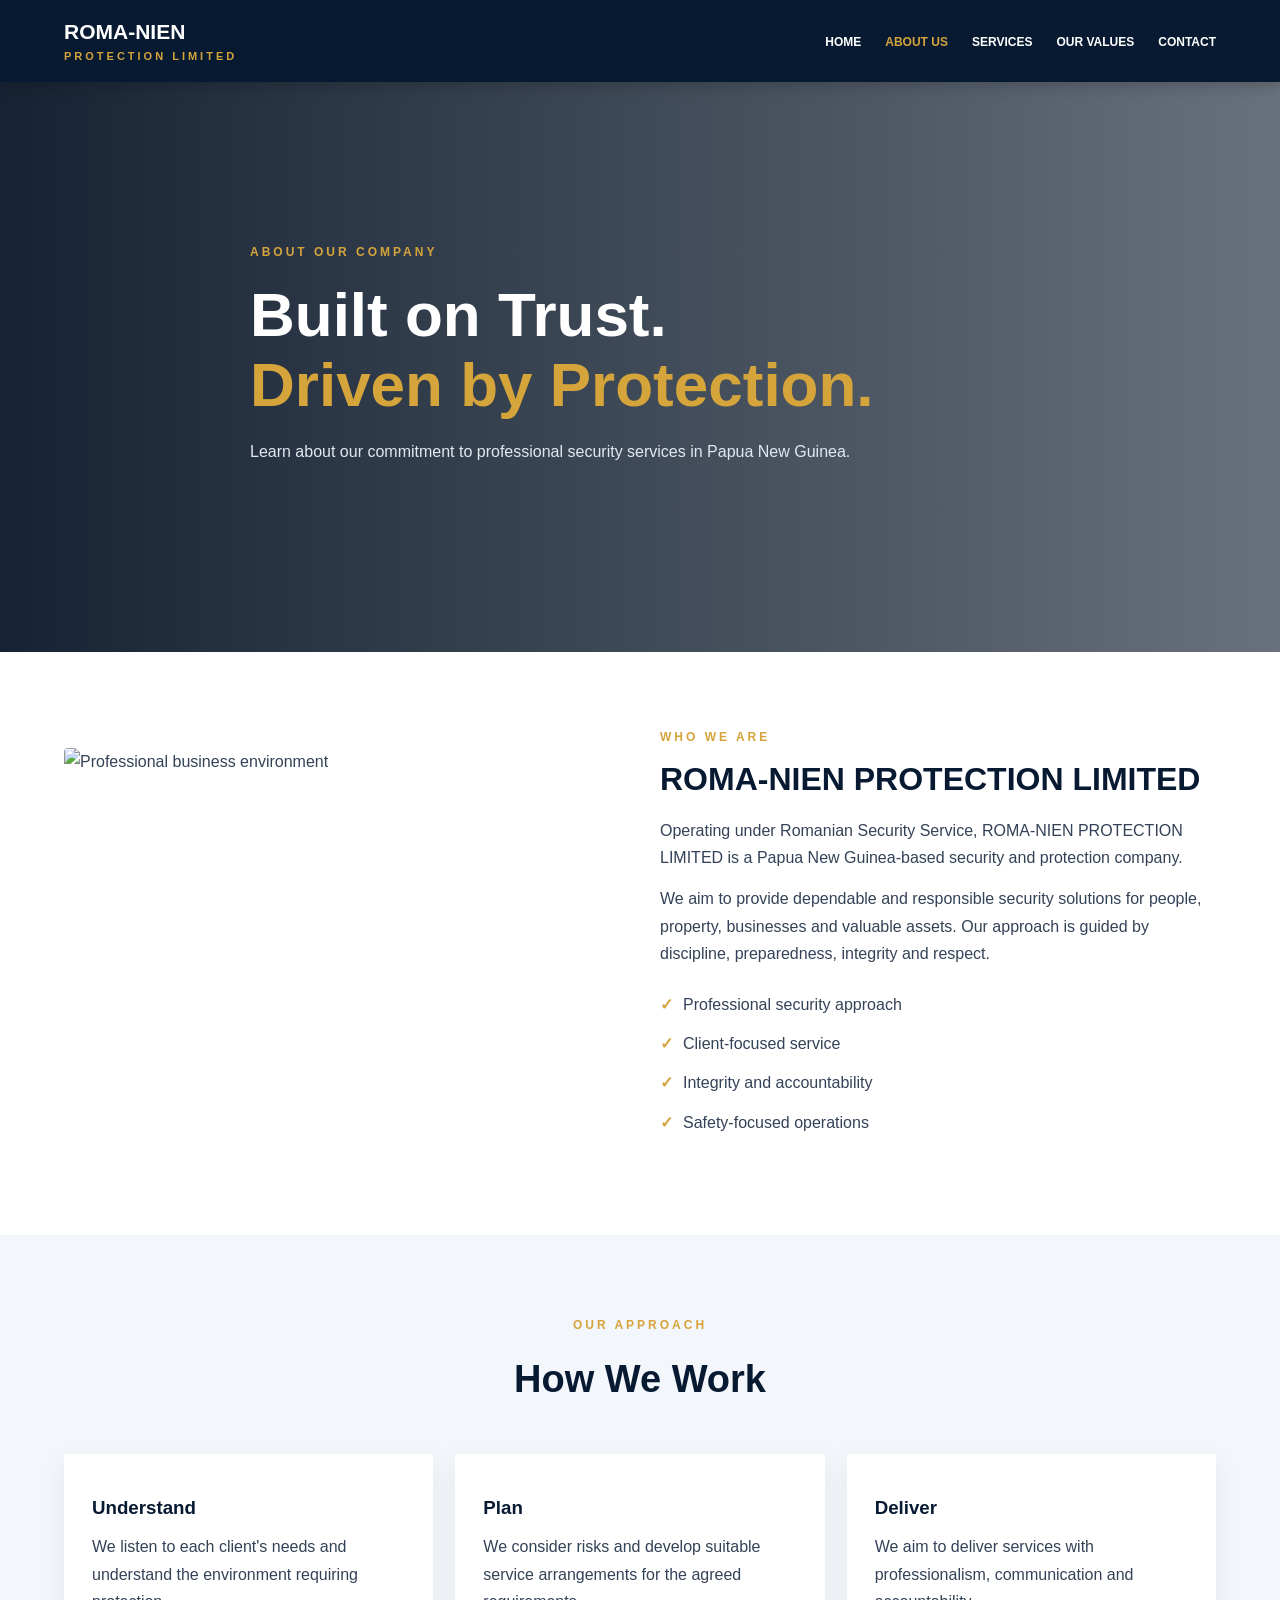
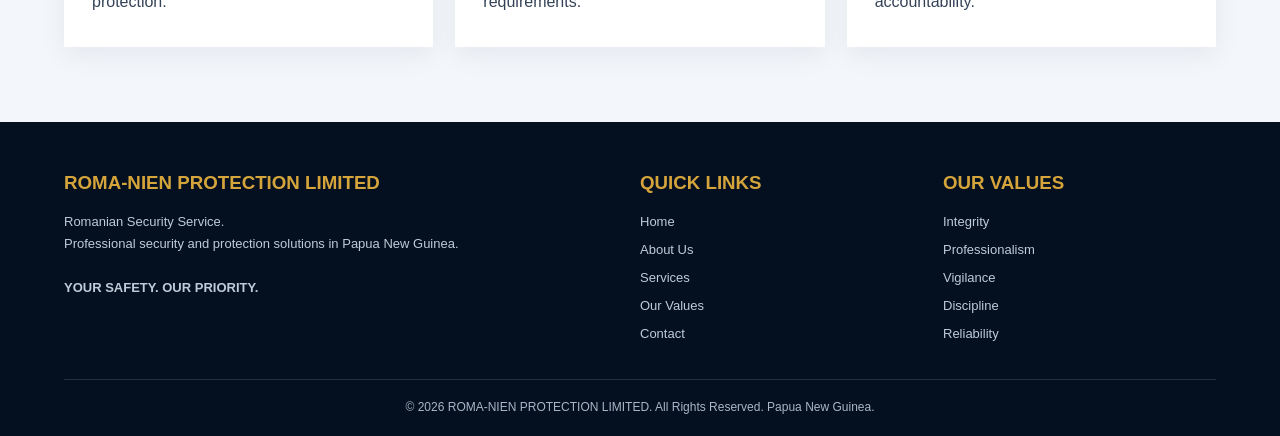
==== about.html @ 39463804 "Add files via upload" ====
<!DOCTYPE html>
<html lang="en"><head><meta charset="UTF-8"><meta name="viewport" content="width=device-width, initial-scale=1.0">
<meta name="description" content="About Us | ROMA-NIEN PROTECTION LIMITED, Papua New Guinea.">
<title>About Us | ROMA-NIEN PROTECTION LIMITED</title><link rel="stylesheet" href="style.css"></head><body>

<header><div class="container navbar">
<a href="index.html" class="logo">ROMA-NIEN<span>PROTECTION LIMITED</span></a>
<button class="menu-toggle" onclick="toggleMenu()" aria-label="Toggle navigation">☰</button>
<ul class="nav-links" id="navLinks">
<li><a class="" href="index.html">HOME</a></li>
<li><a class="current" href="about.html">ABOUT US</a></li>
<li><a class="" href="services.html">SERVICES</a></li>
<li><a class="" href="values.html">OUR VALUES</a></li>
<li><a class="" href="contact.html">CONTACT</a></li>
</ul></div></header>

<main><section class="hero"><div class="container hero-content"><div class="eyebrow">ABOUT OUR COMPANY</div><h1>Built on Trust.<br><span>Driven by Protection.</span></h1><p>Learn about our commitment to professional security services in Papua New Guinea.</p></div></section>
<section><div class="container two-col"><img class="feature-img" src="https://images.unsplash.com/photo-1497366811353-6870744d04b2?auto=format&fit=crop&w=1000&q=85" alt="Professional business environment">
<div class="copy"><div class="eyebrow">WHO WE ARE</div><h2>ROMA-NIEN PROTECTION LIMITED</h2>
<p>Operating under Romanian Security Service, ROMA-NIEN PROTECTION LIMITED is a Papua New Guinea-based security and protection company.</p>
<p>We aim to provide dependable and responsible security solutions for people, property, businesses and valuable assets. Our approach is guided by discipline, preparedness, integrity and respect.</p>
<ul class="check-list"><li>Professional security approach</li><li>Client-focused service</li><li>Integrity and accountability</li><li>Safety-focused operations</li></ul></div></div></section>
<section class="light"><div class="container"><div class="section-title"><small>OUR APPROACH</small><h2>How We Work</h2></div><div class="grid">
<div class="card"><h3>Understand</h3><p>We listen to each client's needs and understand the environment requiring protection.</p></div>
<div class="card"><h3>Plan</h3><p>We consider risks and develop suitable service arrangements for the agreed requirements.</p></div>
<div class="card"><h3>Deliver</h3><p>We aim to deliver services with professionalism, communication and accountability.</p></div>
</div></div></section></main>

<footer><div class="container">
<div class="footer-grid">
<div><h3>ROMA-NIEN PROTECTION LIMITED</h3><p>Romanian Security Service.<br>Professional security and protection solutions in Papua New Guinea.<br><br><b>YOUR SAFETY. OUR PRIORITY.</b></p></div>
<div><h3>QUICK LINKS</h3><ul><li><a href="index.html">Home</a></li><li><a href="about.html">About Us</a></li><li><a href="services.html">Services</a></li><li><a href="values.html">Our Values</a></li><li><a href="contact.html">Contact</a></li></ul></div>
<div><h3>OUR VALUES</h3><ul><li>Integrity</li><li>Professionalism</li><li>Vigilance</li><li>Discipline</li><li>Reliability</li></ul></div>
</div><div class="copyright">© <span id="year"></span> ROMA-NIEN PROTECTION LIMITED. All Rights Reserved. Papua New Guinea.</div>
</div></footer><script src="script.js"></script>
</body></html>
---- style.css ----
:root{--navy:#071a32;--blue:#102d50;--gold:#d5a43b;--white:#fff;--light:#f3f6fa;--text:#344257}
*{margin:0;padding:0;box-sizing:border-box;scroll-behavior:smooth}
body{font-family:Arial,Helvetica,sans-serif;color:var(--text);line-height:1.7}
a{text-decoration:none;color:inherit}.container{width:90%;max-width:1200px;margin:auto}
header{background:var(--navy);color:#fff;position:sticky;top:0;z-index:20;box-shadow:0 3px 15px #0003}
.navbar{min-height:82px;display:flex;justify-content:space-between;align-items:center;gap:20px}
.logo{font-size:21px;font-weight:900;color:#fff;line-height:1.2}.logo span{display:block;color:var(--gold);font-size:11px;letter-spacing:3px;margin-top:6px}
.nav-links{display:flex;list-style:none;gap:24px}.nav-links a{color:#fff;font-size:12px;font-weight:700}.nav-links a:hover,.nav-links a.current{color:var(--gold)}
.menu-toggle{display:none;font-size:28px;color:#fff;background:none;border:0;cursor:pointer}
.hero{min-height:440px;display:flex;align-items:center;color:#fff;background:linear-gradient(90deg,#041224ed,#04122499),url('https://images.unsplash.com/photo-1557597774-9d273605dfa9?auto=format&fit=crop&w=1800&q=85') center/cover}
.hero-content{padding:85px 0;max-width:780px}.eyebrow,.section-title small{color:var(--gold);font-size:12px;font-weight:800;letter-spacing:3px;text-transform:uppercase}
h1{font-size:clamp(36px,6vw,62px);line-height:1.13;margin:18px 0}.hero h1 span{color:var(--gold)}.hero p{max-width:680px;color:#e2e8f0;margin-bottom:26px}
.btn{display:inline-block;padding:13px 24px;background:var(--gold);color:var(--navy);font-weight:800;font-size:12px;letter-spacing:1px;border:0;cursor:pointer;border-radius:2px}
.btn:hover{background:#fff}.btn-outline{background:transparent;color:#fff;border:1px solid #fff;margin-left:8px}
section{padding:75px 0}.section-title{text-align:center;margin-bottom:42px}.section-title h2{color:var(--navy);font-size:clamp(27px,4vw,38px);margin:10px 0}.section-title p{max-width:700px;margin:auto}
.grid{display:grid;grid-template-columns:repeat(3,1fr);gap:22px}.card{background:#fff;padding:28px;box-shadow:0 8px 25px #102d5010;border-bottom:4px solid transparent}.card:hover{border-color:var(--gold);transform:translateY(-4px);transition:.25s}.card h3{color:var(--navy);margin:10px 0}.icon{font-size:34px}
.light{background:var(--light)}.dark{background:var(--navy);color:#fff}.dark .section-title h2{color:#fff}.dark .card{background:#ffffff0c;color:#d8e0eb;border:1px solid #ffffff25}.dark .card h3{color:var(--gold)}
.two-col{display:grid;grid-template-columns:1fr 1fr;gap:40px;align-items:center}.feature-img{width:100%;height:390px;object-fit:cover;border-radius:4px}.copy h2{color:var(--navy);font-size:32px;line-height:1.25;margin:12px 0 18px}.copy p{margin-bottom:14px}
.check-list{list-style:none;margin:18px 0}.check-list li{padding:6px 0}.check-list li:before{content:"✓";color:var(--gold);font-weight:bold;margin-right:10px}
.cta{background:linear-gradient(120deg,#071a32,#183d65);color:#fff;text-align:center}.cta h2{font-size:clamp(27px,4vw,40px);margin-bottom:12px}.cta p{margin-bottom:24px;color:#d8e0eb}
.contact-grid{display:grid;grid-template-columns:1fr 1.2fr;gap:35px}.contact-detail{background:#fff;padding:17px;margin:12px 0;border-left:4px solid var(--gold)}.contact-detail strong{display:block;color:var(--navy)}
.contact-form{background:#fff;padding:30px;box-shadow:0 8px 25px #102d5010}.contact-form h3{color:var(--navy);margin-bottom:18px}.contact-form input,.contact-form textarea{width:100%;padding:13px;margin-bottom:13px;border:1px solid #dce2e9;font:inherit}.contact-form textarea{min-height:130px}
footer{background:#041020;color:#fff;padding:45px 0 18px}.footer-grid{display:grid;grid-template-columns:2fr 1fr 1fr;gap:30px;padding-bottom:28px}footer h3{color:var(--gold);margin-bottom:12px}footer p,footer li{font-size:13px;color:#c1cad7}footer ul{list-style:none}footer li{margin:6px 0}.copyright{border-top:1px solid #ffffff20;padding-top:17px;text-align:center;font-size:12px;color:#aab5c5}
@media(max-width:850px){.menu-toggle{display:block}.nav-links{display:none;position:absolute;top:82px;left:0;width:100%;background:var(--navy);padding:20px 5%;flex-direction:column;gap:15px}.nav-links.show{display:flex}.two-col,.contact-grid{grid-template-columns:1fr}.grid{grid-template-columns:repeat(2,1fr)}.footer-grid{grid-template-columns:1fr 1fr}}
@media(max-width:560px){.grid,.footer-grid{grid-template-columns:1fr}.hero{min-height:390px}.hero-content{padding:65px 0}.btn{margin:5px 0}.feature-img{height:280px}section{padding:58px 0}}
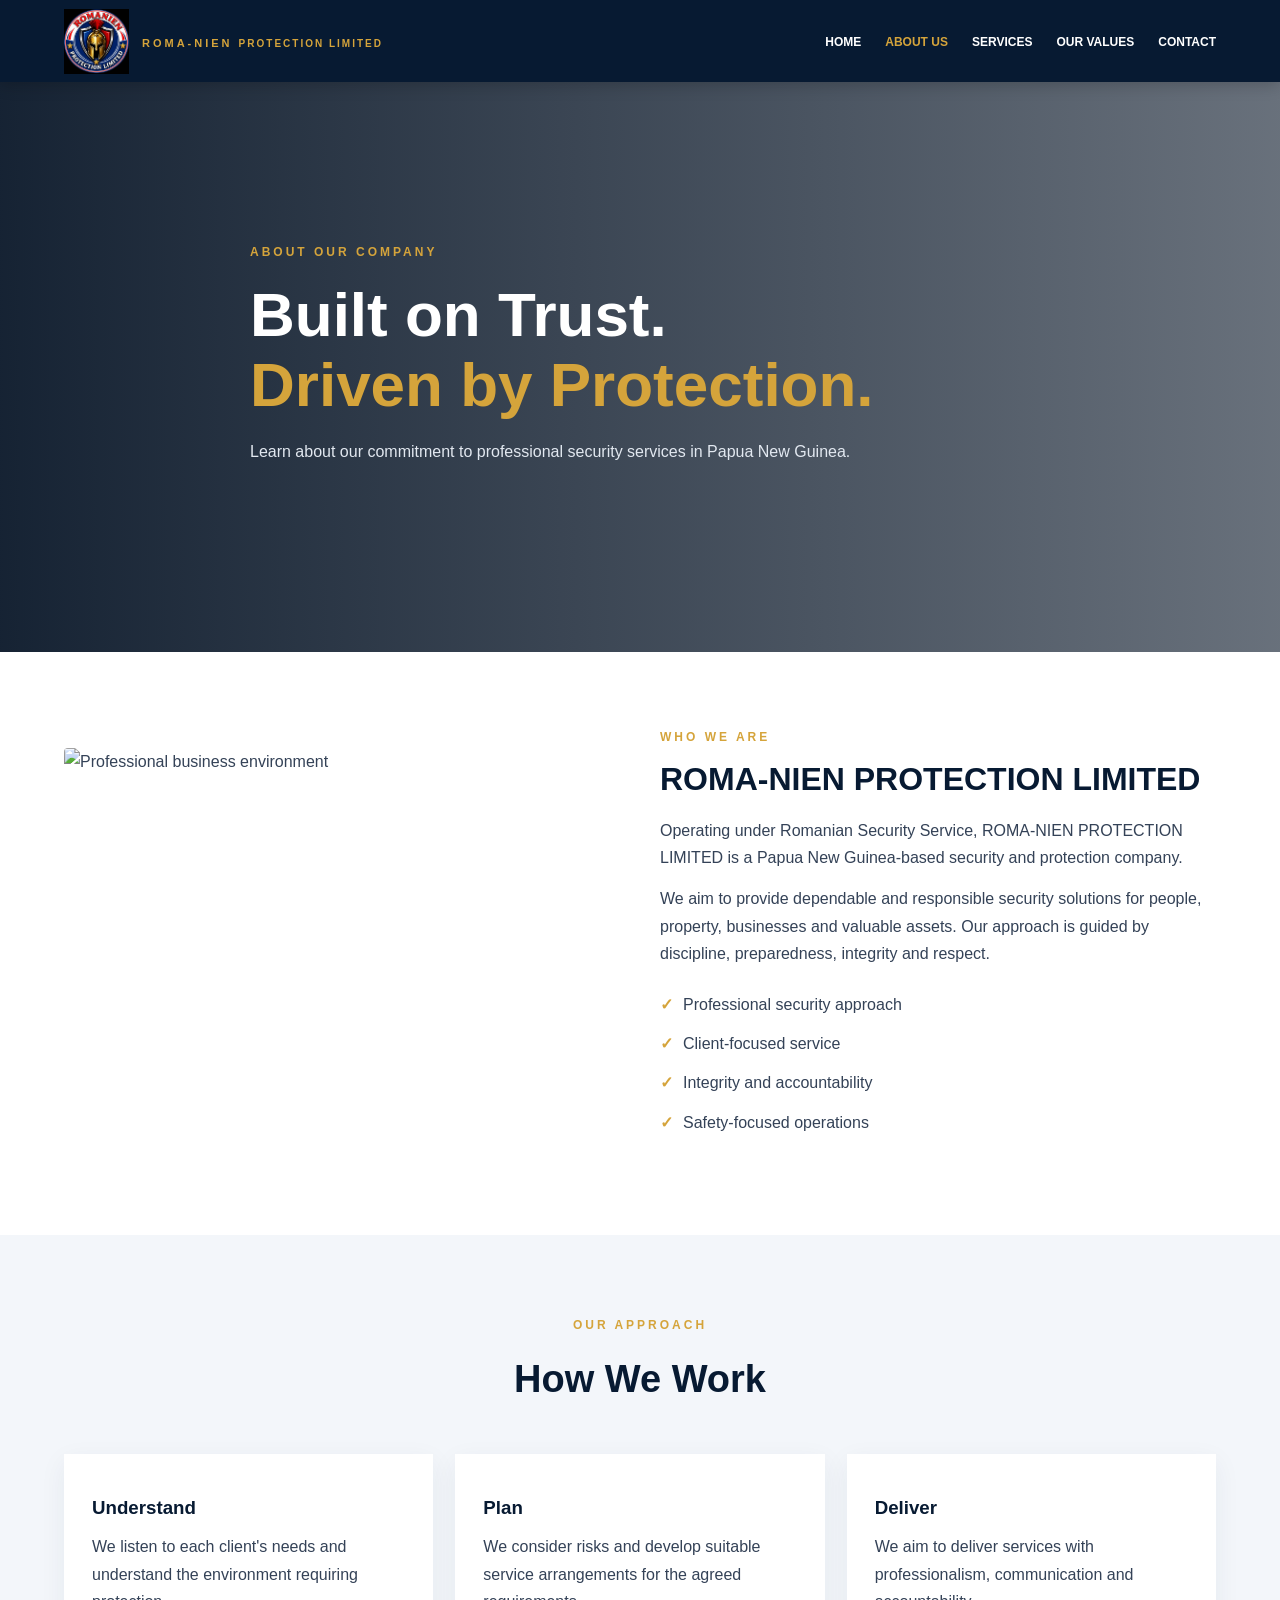
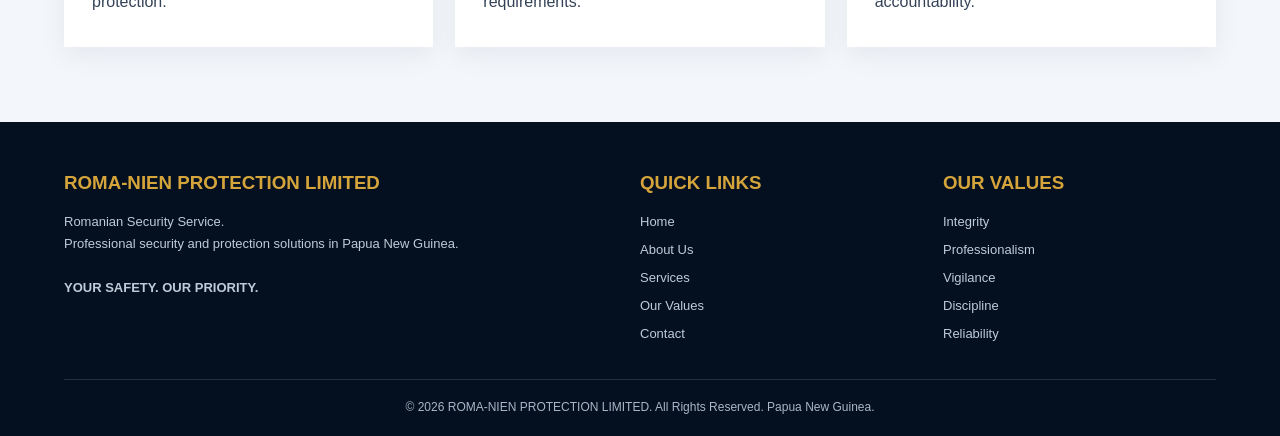
==== commit 7d4376f4: "Update about.html" ====
--- a/about.html
+++ b/about.html
@@ -4,7 +4,16 @@
 <title>About Us | ROMA-NIEN PROTECTION LIMITED</title><link rel="stylesheet" href="style.css"></head><body>
 
 <header><div class="container navbar">
-<a href="index.html" class="logo">ROMA-NIEN<span>PROTECTION LIMITED</span></a>
+<a href="index.html" class="logo">
+    <img src="images/logo.jpg"
+         alt="ROMA-NIEN PROTECTION LIMITED Logo"
+         class="company-logo">
+
+    <span class="logo-text">
+        ROMA-NIEN
+        <small>PROTECTION LIMITED</small>
+    </span>
+</a>
 <button class="menu-toggle" onclick="toggleMenu()" aria-label="Toggle navigation">☰</button>
 <ul class="nav-links" id="navLinks">
 <li><a class="" href="index.html">HOME</a></li>
@@ -33,4 +42,4 @@
 <div><h3>OUR VALUES</h3><ul><li>Integrity</li><li>Professionalism</li><li>Vigilance</li><li>Discipline</li><li>Reliability</li></ul></div>
 </div><div class="copyright">© <span id="year"></span> ROMA-NIEN PROTECTION LIMITED. All Rights Reserved. Papua New Guinea.</div>
 </div></footer><script src="script.js"></script>
-</body></html>+</body></html>
--- a/style.css
+++ b/style.css
@@ -23,3 +23,62 @@
 footer{background:#041020;color:#fff;padding:45px 0 18px}.footer-grid{display:grid;grid-template-columns:2fr 1fr 1fr;gap:30px;padding-bottom:28px}footer h3{color:var(--gold);margin-bottom:12px}footer p,footer li{font-size:13px;color:#c1cad7}footer ul{list-style:none}footer li{margin:6px 0}.copyright{border-top:1px solid #ffffff20;padding-top:17px;text-align:center;font-size:12px;color:#aab5c5}
 @media(max-width:850px){.menu-toggle{display:block}.nav-links{display:none;position:absolute;top:82px;left:0;width:100%;background:var(--navy);padding:20px 5%;flex-direction:column;gap:15px}.nav-links.show{display:flex}.two-col,.contact-grid{grid-template-columns:1fr}.grid{grid-template-columns:repeat(2,1fr)}.footer-grid{grid-template-columns:1fr 1fr}}
 @media(max-width:560px){.grid,.footer-grid{grid-template-columns:1fr}.hero{min-height:390px}.hero-content{padding:65px 0}.btn{margin:5px 0}.feature-img{height:280px}section{padding:58px 0}}
+
+
+/* =================================
+   ROMA-NIEN COMPANY LOGO
+   ALL WEBSITE PAGES
+================================= */
+
+.logo {
+    display: flex;
+    align-items: center;
+    gap: 13px;
+    text-decoration: none;
+    color: #ffffff;
+    font-weight: 900;
+    font-size: 21px;
+    line-height: 1.2;
+}
+
+.company-logo {
+    width: 65px;
+    height: 65px;
+    object-fit: contain;
+    display: block;
+    flex-shrink: 0;
+}
+
+.logo-text {
+    display: flex;
+    flex-direction: column;
+    color: #ffffff;
+    font-size: 21px;
+    font-weight: 900;
+    letter-spacing: 1px;
+}
+
+.logo-text small {
+    color: #d5a43b;
+    font-size: 10px;
+    letter-spacing: 2px;
+    margin-top: 6px;
+    font-weight: 800;
+}
+
+@media (max-width: 550px) {
+    .company-logo {
+        width: 48px;
+        height: 48px;
+    }
+
+    .logo-text {
+        font-size: 16px;
+    }
+
+    .logo-text small {
+        font-size: 8px;
+        letter-spacing: 1.5px;
+    }
+}
+
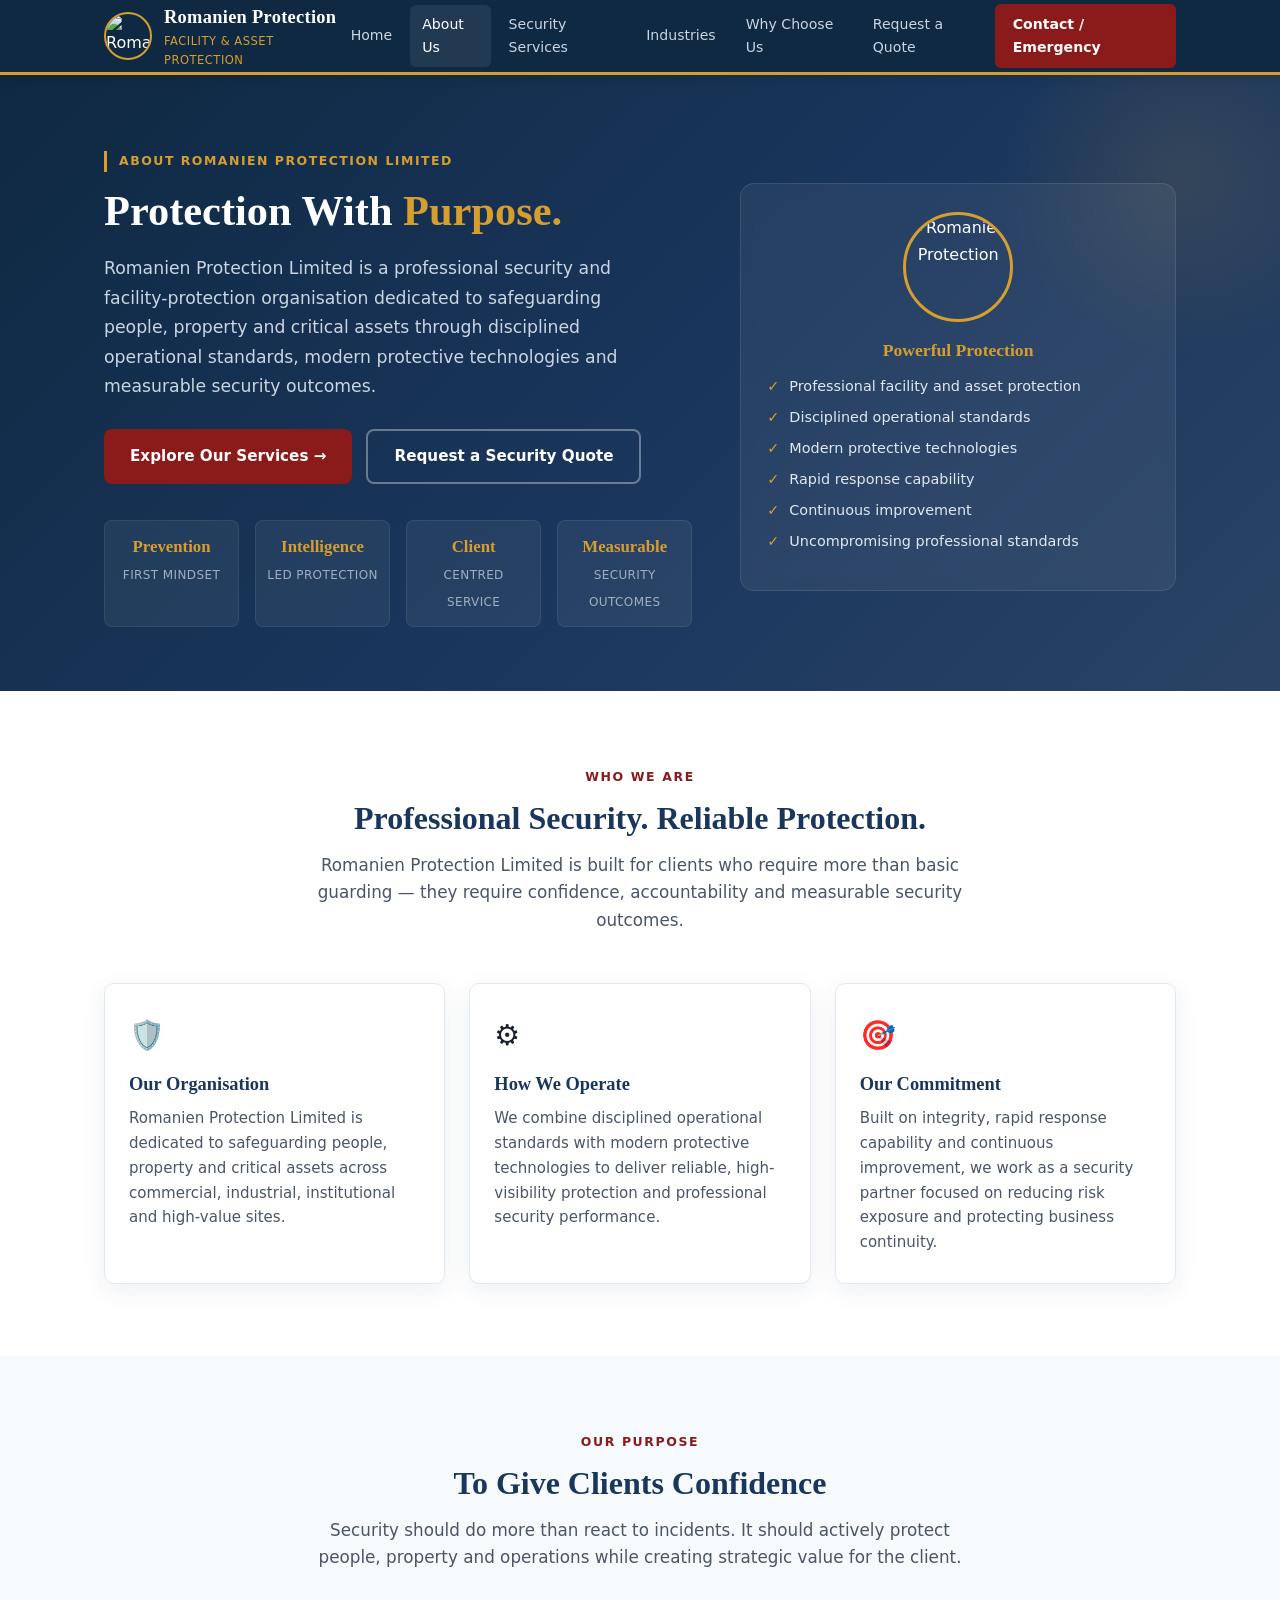
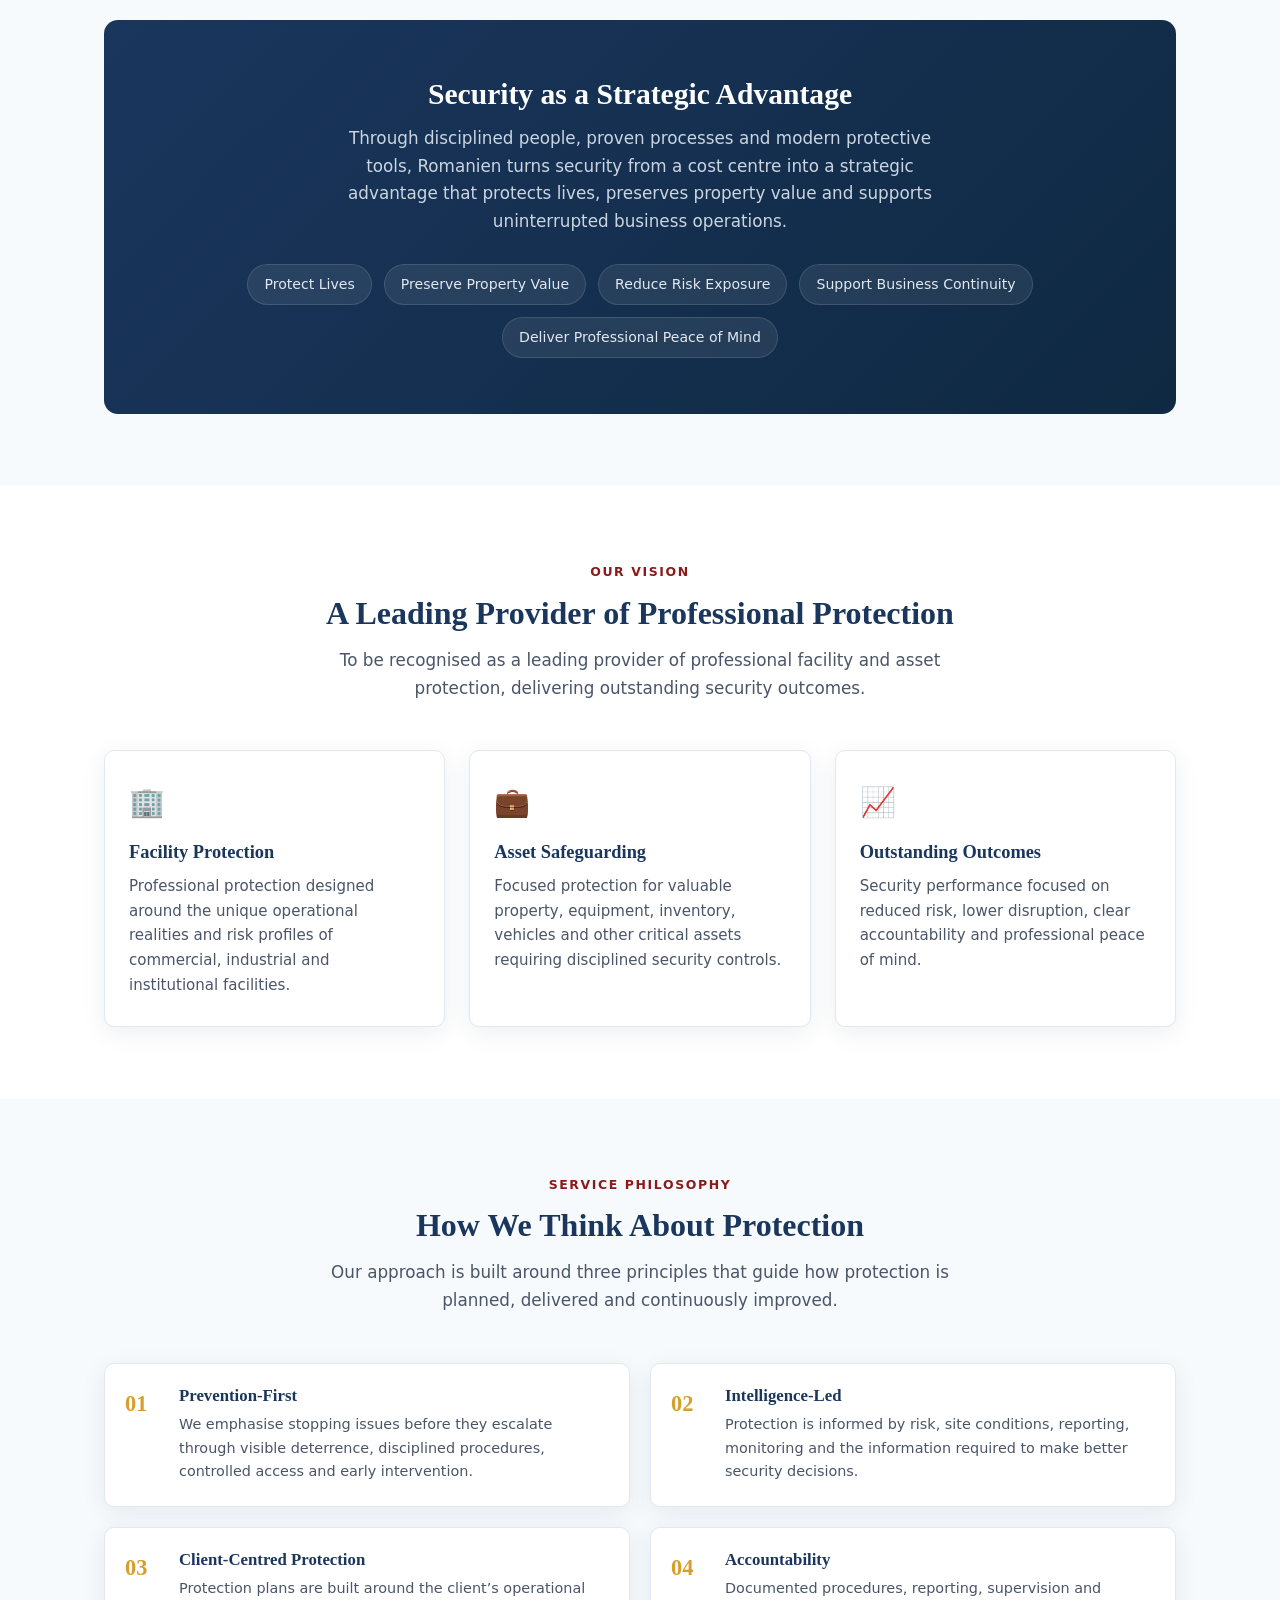
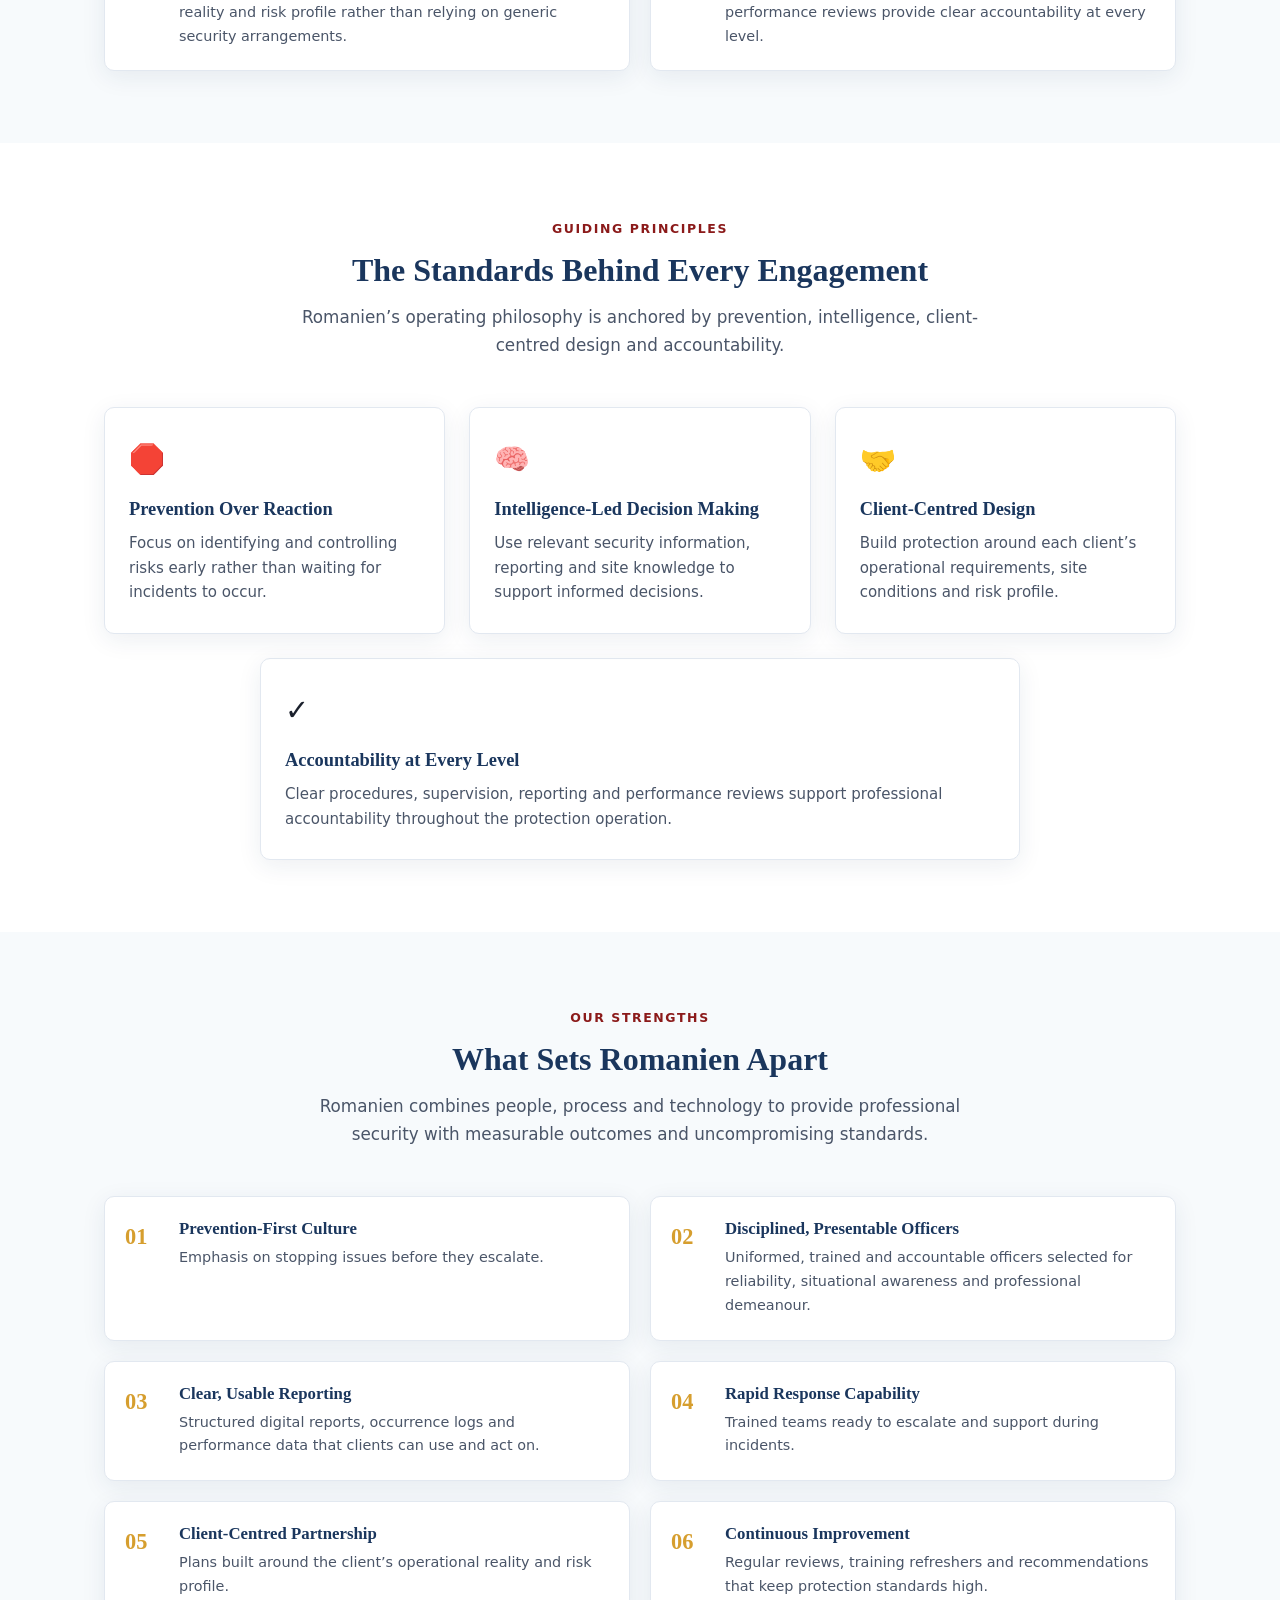
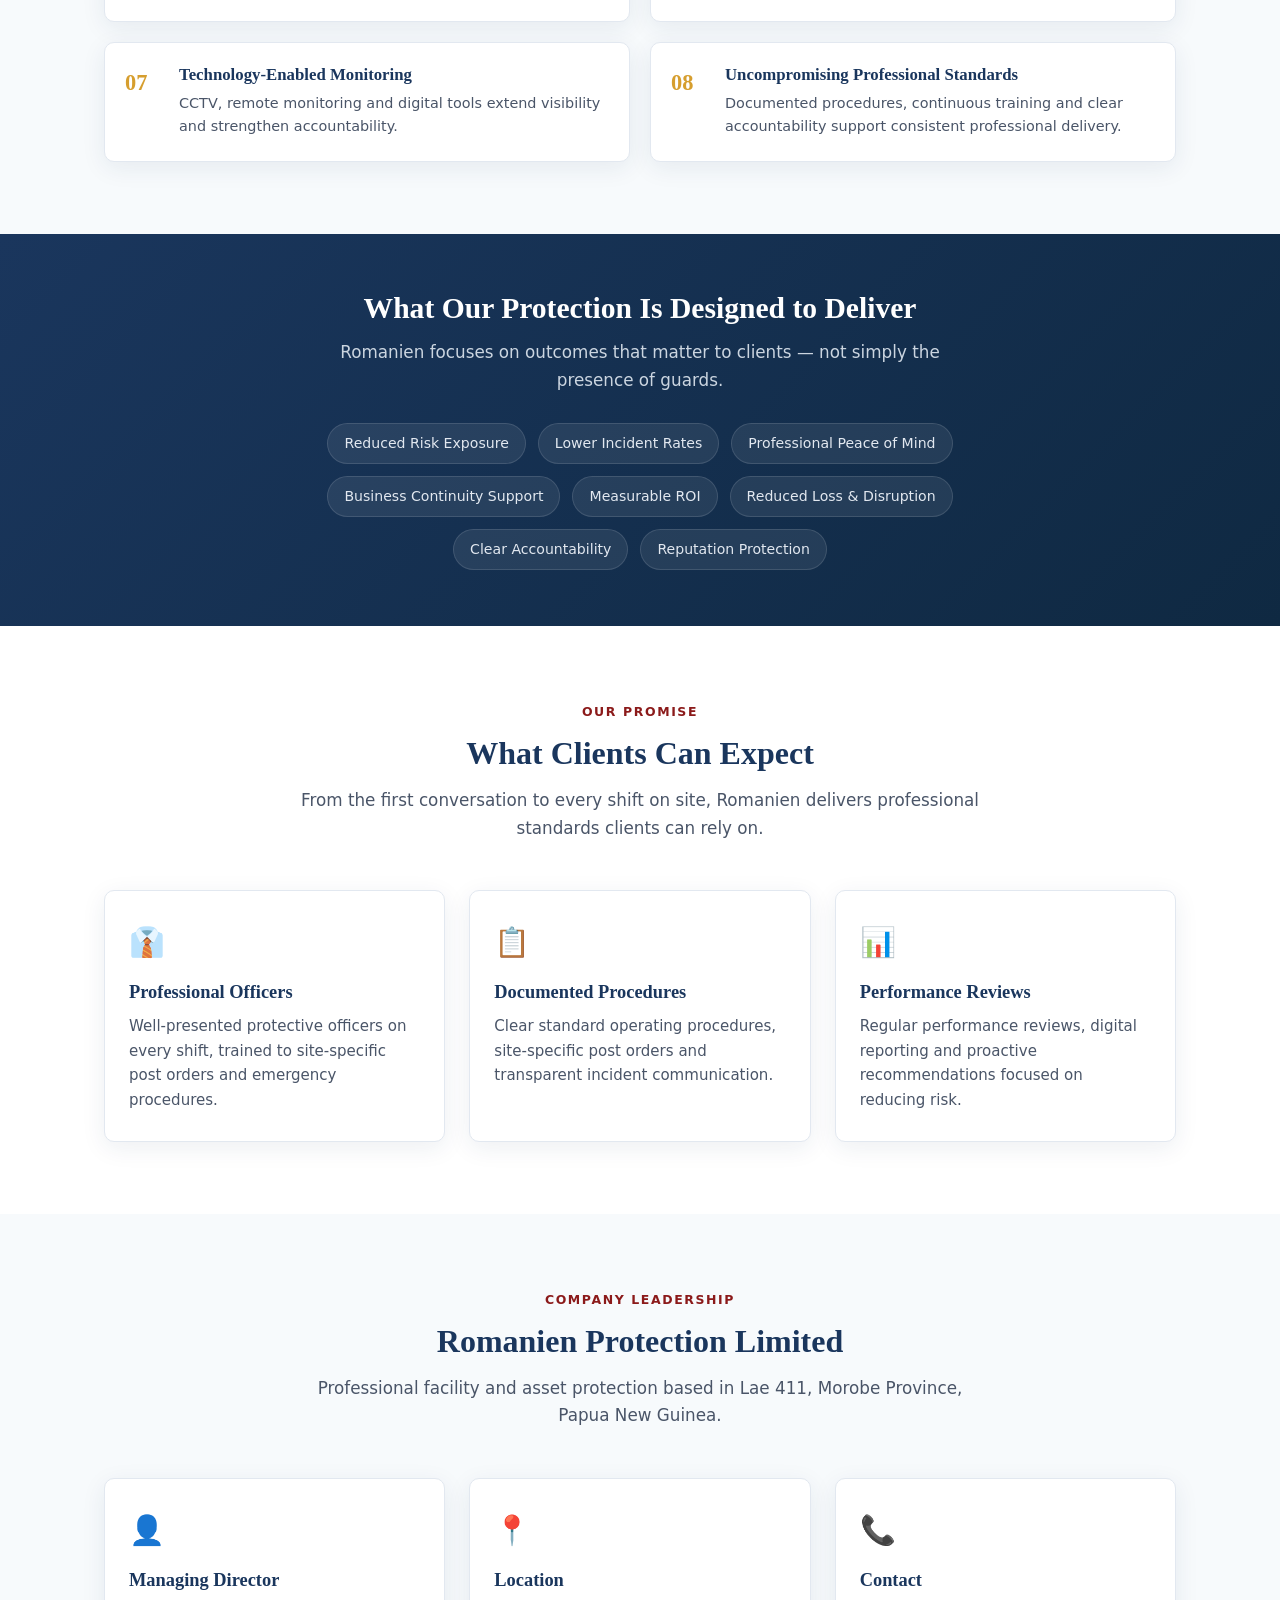
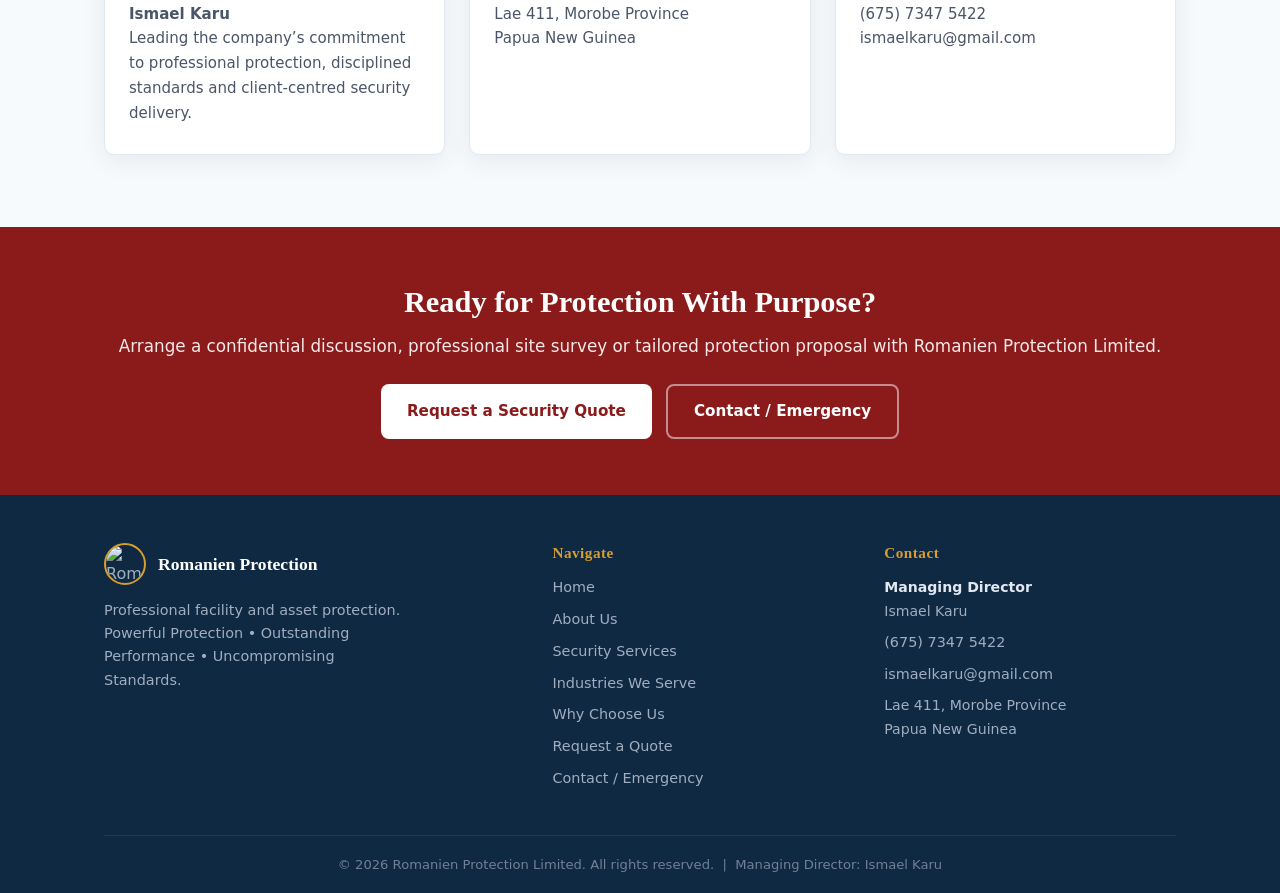
==== commit c21bb223: "Add files via upload" ====
--- a/about.html
+++ b/about.html
@@ -1,45 +1,1013 @@
 <!DOCTYPE html>
-<html lang="en"><head><meta charset="UTF-8"><meta name="viewport" content="width=device-width, initial-scale=1.0">
-<meta name="description" content="About Us | ROMA-NIEN PROTECTION LIMITED, Papua New Guinea.">
-<title>About Us | ROMA-NIEN PROTECTION LIMITED</title><link rel="stylesheet" href="style.css"></head><body>
-
-<header><div class="container navbar">
-<a href="index.html" class="logo">
-    <img src="images/logo.jpg"
-         alt="ROMA-NIEN PROTECTION LIMITED Logo"
-         class="company-logo">
-
-    <span class="logo-text">
-        ROMA-NIEN
-        <small>PROTECTION LIMITED</small>
-    </span>
-</a>
-<button class="menu-toggle" onclick="toggleMenu()" aria-label="Toggle navigation">☰</button>
-<ul class="nav-links" id="navLinks">
-<li><a class="" href="index.html">HOME</a></li>
-<li><a class="current" href="about.html">ABOUT US</a></li>
-<li><a class="" href="services.html">SERVICES</a></li>
-<li><a class="" href="values.html">OUR VALUES</a></li>
-<li><a class="" href="contact.html">CONTACT</a></li>
-</ul></div></header>
-
-<main><section class="hero"><div class="container hero-content"><div class="eyebrow">ABOUT OUR COMPANY</div><h1>Built on Trust.<br><span>Driven by Protection.</span></h1><p>Learn about our commitment to professional security services in Papua New Guinea.</p></div></section>
-<section><div class="container two-col"><img class="feature-img" src="https://images.unsplash.com/photo-1497366811353-6870744d04b2?auto=format&fit=crop&w=1000&q=85" alt="Professional business environment">
-<div class="copy"><div class="eyebrow">WHO WE ARE</div><h2>ROMA-NIEN PROTECTION LIMITED</h2>
-<p>Operating under Romanian Security Service, ROMA-NIEN PROTECTION LIMITED is a Papua New Guinea-based security and protection company.</p>
-<p>We aim to provide dependable and responsible security solutions for people, property, businesses and valuable assets. Our approach is guided by discipline, preparedness, integrity and respect.</p>
-<ul class="check-list"><li>Professional security approach</li><li>Client-focused service</li><li>Integrity and accountability</li><li>Safety-focused operations</li></ul></div></div></section>
-<section class="light"><div class="container"><div class="section-title"><small>OUR APPROACH</small><h2>How We Work</h2></div><div class="grid">
-<div class="card"><h3>Understand</h3><p>We listen to each client's needs and understand the environment requiring protection.</p></div>
-<div class="card"><h3>Plan</h3><p>We consider risks and develop suitable service arrangements for the agreed requirements.</p></div>
-<div class="card"><h3>Deliver</h3><p>We aim to deliver services with professionalism, communication and accountability.</p></div>
-</div></div></section></main>
-
-<footer><div class="container">
-<div class="footer-grid">
-<div><h3>ROMA-NIEN PROTECTION LIMITED</h3><p>Romanian Security Service.<br>Professional security and protection solutions in Papua New Guinea.<br><br><b>YOUR SAFETY. OUR PRIORITY.</b></p></div>
-<div><h3>QUICK LINKS</h3><ul><li><a href="index.html">Home</a></li><li><a href="about.html">About Us</a></li><li><a href="services.html">Services</a></li><li><a href="values.html">Our Values</a></li><li><a href="contact.html">Contact</a></li></ul></div>
-<div><h3>OUR VALUES</h3><ul><li>Integrity</li><li>Professionalism</li><li>Vigilance</li><li>Discipline</li><li>Reliability</li></ul></div>
-</div><div class="copyright">© <span id="year"></span> ROMA-NIEN PROTECTION LIMITED. All Rights Reserved. Papua New Guinea.</div>
-</div></footer><script src="script.js"></script>
-</body></html>
+<html lang="en">
+<head>
+  <meta charset="UTF-8">
+  <meta name="viewport" content="width=device-width, initial-scale=1.0">
+  <title>About Us | Romanien Protection Limited</title>
+  <meta name="description" content="About Romanien Protection Limited — professional facility protection, private security and asset safeguarding in Papua New Guinea.">
+<style>
+    :root {
+      --navy: #1A365D;
+      --navy-dark: #0F2942;
+      --navy-mid: #2A4365;
+      --maroon: #8B1A1A;
+      --maroon-dark: #6B1212;
+      --gold: #D69E2E;
+      --gold-soft: #FEFCBF;
+      --white: #FFFFFF;
+      --off-white: #F7FAFC;
+      --light-gray: #EDF2F7;
+      --text: #1A202C;
+      --muted: #4A5568;
+      --border: #E2E8F0;
+      --radius: 10px;
+      --shadow: 0 6px 24px rgba(26, 54, 93, 0.08);
+      --shadow-lg: 0 14px 40px rgba(26, 54, 93, 0.12);
+    }
+    * { margin: 0; padding: 0; box-sizing: border-box; }
+    html { scroll-behavior: smooth; }
+    body {
+      font-family: 'Segoe UI', system-ui, -apple-system, BlinkMacSystemFont, sans-serif;
+      color: var(--text);
+      background: var(--white);
+      line-height: 1.65;
+      font-size: 16px;
+    }
+    h1, h2, h3, h4 {
+      font-family: Georgia, 'Times New Roman', serif;
+      font-weight: 700;
+      line-height: 1.25;
+      color: var(--navy);
+    }
+    a { color: inherit; text-decoration: none; }
+    img { max-width: 100%; display: block; }
+    ul { list-style: none; }
+    .container {
+      max-width: 1120px;
+      margin: 0 auto;
+      padding: 0 24px;
+    }
+
+    /* NAV */
+    .site-nav {
+      position: sticky;
+      top: 0;
+      z-index: 200;
+      background: var(--navy-dark);
+      border-bottom: 3px solid var(--gold);
+      box-shadow: 0 2px 12px rgba(0,0,0,0.15);
+    }
+    .nav-row {
+      display: flex;
+      align-items: center;
+      justify-content: space-between;
+      height: 72px;
+    }
+    .brand {
+      display: flex;
+      align-items: center;
+      gap: 12px;
+      color: var(--white);
+    }
+    .brand img {
+      height: 48px;
+      width: 48px;
+      border-radius: 50%;
+      object-fit: cover;
+      border: 2px solid var(--gold);
+    }
+    .brand-name {
+      font-family: Georgia, serif;
+      font-size: 1.15rem;
+      font-weight: 700;
+      letter-spacing: 0.3px;
+    }
+    .brand-tag {
+      font-size: 0.72rem;
+      color: var(--gold);
+      letter-spacing: 0.5px;
+      text-transform: uppercase;
+    }
+    .nav-menu {
+      display: flex;
+      align-items: center;
+      gap: 6px;
+    }
+    .nav-menu a {
+      color: #CBD5E0;
+      font-size: 0.88rem;
+      font-weight: 500;
+      padding: 8px 12px;
+      border-radius: 6px;
+      transition: all 0.2s;
+    }
+    .nav-menu a:hover,
+    .nav-menu a.active {
+      color: var(--white);
+      background: rgba(255,255,255,0.08);
+    }
+    .btn-nav {
+      background: var(--maroon) !important;
+      color: var(--white) !important;
+      padding: 9px 18px !important;
+      border-radius: 6px !important;
+      font-weight: 600 !important;
+    }
+    .btn-nav:hover {
+      background: var(--maroon-dark) !important;
+    }
+    .menu-btn {
+      display: none;
+      background: none;
+      border: none;
+      color: var(--white);
+      font-size: 1.6rem;
+      cursor: pointer;
+    }
+
+    /* HERO */
+    .hero {
+      background: linear-gradient(135deg, var(--navy-dark) 0%, var(--navy) 55%, var(--navy-mid) 100%);
+      color: var(--white);
+      padding: 72px 0 64px;
+      position: relative;
+      overflow: hidden;
+    }
+    .hero::before {
+      content: '';
+      position: absolute;
+      top: -80px;
+      right: -80px;
+      width: 360px;
+      height: 360px;
+      background: radial-gradient(circle, rgba(214,158,46,0.12) 0%, transparent 70%);
+      border-radius: 50%;
+    }
+    .hero-inner {
+      display: grid;
+      grid-template-columns: 1.35fr 1fr;
+      gap: 48px;
+      align-items: center;
+      position: relative;
+      z-index: 1;
+    }
+    .hero-label {
+      display: inline-block;
+      font-size: 0.78rem;
+      font-weight: 600;
+      letter-spacing: 1.5px;
+      text-transform: uppercase;
+      color: var(--gold);
+      margin-bottom: 14px;
+      border-left: 3px solid var(--gold);
+      padding-left: 12px;
+    }
+    .hero h1 {
+      font-size: 2.65rem;
+      color: var(--white);
+      margin-bottom: 18px;
+      line-height: 1.2;
+    }
+    .hero h1 em {
+      font-style: normal;
+      color: var(--gold);
+    }
+    .hero-desc {
+      font-size: 1.08rem;
+      color: #CBD5E0;
+      max-width: 520px;
+      margin-bottom: 28px;
+      line-height: 1.7;
+    }
+    .hero-actions {
+      display: flex;
+      flex-wrap: wrap;
+      gap: 14px;
+      margin-bottom: 36px;
+    }
+    .btn {
+      display: inline-flex;
+      align-items: center;
+      gap: 8px;
+      padding: 13px 26px;
+      font-size: 0.95rem;
+      font-weight: 600;
+      border-radius: 8px;
+      transition: all 0.2s;
+      cursor: pointer;
+      border: none;
+    }
+    .btn-maroon {
+      background: var(--maroon);
+      color: var(--white);
+    }
+    .btn-maroon:hover {
+      background: var(--maroon-dark);
+      transform: translateY(-1px);
+    }
+    .btn-ghost {
+      background: transparent;
+      color: var(--white);
+      border: 2px solid rgba(255,255,255,0.35);
+    }
+    .btn-ghost:hover {
+      border-color: var(--gold);
+      color: var(--gold);
+    }
+    .hero-metrics {
+      display: grid;
+      grid-template-columns: repeat(4, 1fr);
+      gap: 16px;
+    }
+    .metric {
+      text-align: center;
+      padding: 12px 8px;
+      background: rgba(255,255,255,0.06);
+      border-radius: 8px;
+      border: 1px solid rgba(255,255,255,0.08);
+    }
+    .metric strong {
+      display: block;
+      font-size: 1.05rem;
+      color: var(--gold);
+      font-family: Georgia, serif;
+    }
+    .metric span {
+      font-size: 0.75rem;
+      color: #A0AEC0;
+      text-transform: uppercase;
+      letter-spacing: 0.4px;
+    }
+    .hero-panel {
+      background: rgba(255,255,255,0.06);
+      border: 1px solid rgba(255,255,255,0.1);
+      border-radius: 14px;
+      padding: 28px 26px;
+      backdrop-filter: blur(6px);
+    }
+    .hero-logo-wrap {
+      text-align: center;
+      margin-bottom: 18px;
+    }
+    .hero-logo-wrap img {
+      width: 110px;
+      height: 110px;
+      margin: 0 auto;
+      border-radius: 50%;
+      border: 3px solid var(--gold);
+      object-fit: cover;
+    }
+    .hero-panel h3 {
+      color: var(--gold);
+      font-size: 1.1rem;
+      margin-bottom: 14px;
+      text-align: center;
+    }
+    .hero-panel ul li {
+      display: flex;
+      align-items: flex-start;
+      gap: 10px;
+      font-size: 0.9rem;
+      color: #E2E8F0;
+      margin-bottom: 10px;
+      line-height: 1.45;
+    }
+    .check {
+      color: var(--gold);
+      font-weight: 700;
+      flex-shrink: 0;
+    }
+
+    /* SECTIONS */
+    .section {
+      padding: 72px 0;
+    }
+    .section-alt {
+      background: var(--off-white);
+    }
+    .section-head {
+      text-align: center;
+      max-width: 680px;
+      margin: 0 auto 48px;
+    }
+    .section-head .label {
+      display: inline-block;
+      font-size: 0.78rem;
+      font-weight: 700;
+      letter-spacing: 1.6px;
+      text-transform: uppercase;
+      color: var(--maroon);
+      margin-bottom: 10px;
+    }
+    .section-head h2 {
+      font-size: 2rem;
+      margin-bottom: 14px;
+    }
+    .section-head p {
+      color: var(--muted);
+      font-size: 1.05rem;
+    }
+
+    /* CARDS */
+    .card-grid {
+      display: grid;
+      grid-template-columns: repeat(3, 1fr);
+      gap: 24px;
+    }
+    .card {
+      background: var(--white);
+      border: 1px solid var(--border);
+      border-radius: var(--radius);
+      padding: 28px 24px;
+      box-shadow: var(--shadow);
+      transition: transform 0.2s, box-shadow 0.2s;
+    }
+    .card:hover {
+      transform: translateY(-4px);
+      box-shadow: var(--shadow-lg);
+    }
+    .card-icon {
+      font-size: 1.8rem;
+      margin-bottom: 14px;
+    }
+    .card h3 {
+      font-size: 1.15rem;
+      margin-bottom: 10px;
+    }
+    .card p {
+      color: var(--muted);
+      font-size: 0.94rem;
+    }
+
+    /* SERVICES */
+    .svc-grid {
+      display: grid;
+      grid-template-columns: repeat(3, 1fr);
+      gap: 24px;
+    }
+    .svc-card {
+      background: var(--white);
+      border-radius: var(--radius);
+      overflow: hidden;
+      box-shadow: var(--shadow);
+      border: 1px solid var(--border);
+    }
+    .svc-card-head {
+      background: var(--navy);
+      color: var(--white);
+      font-family: Georgia, serif;
+      font-weight: 700;
+      font-size: 1.05rem;
+      padding: 16px 20px;
+      border-bottom: 3px solid var(--gold);
+    }
+    .svc-card-body {
+      padding: 20px 20px 24px;
+    }
+    .svc-card-body li {
+      position: relative;
+      padding-left: 18px;
+      margin-bottom: 10px;
+      font-size: 0.93rem;
+      color: var(--muted);
+    }
+    .svc-card-body li::before {
+      content: '▸';
+      position: absolute;
+      left: 0;
+      color: var(--maroon);
+      font-weight: 700;
+    }
+
+    /* STRENGTHS */
+    .strength-grid {
+      display: grid;
+      grid-template-columns: repeat(2, 1fr);
+      gap: 20px;
+    }
+    .strength-item {
+      display: flex;
+      gap: 18px;
+      background: var(--white);
+      border: 1px solid var(--border);
+      border-radius: var(--radius);
+      padding: 22px 20px;
+      box-shadow: var(--shadow);
+    }
+    .strength-num {
+      font-family: Georgia, serif;
+      font-size: 1.4rem;
+      font-weight: 700;
+      color: var(--gold);
+      min-width: 36px;
+    }
+    .strength-item h3 {
+      font-size: 1.05rem;
+      margin-bottom: 6px;
+    }
+    .strength-item p {
+      font-size: 0.9rem;
+      color: var(--muted);
+    }
+
+    /* INDUSTRIES STRIP */
+    .industries-strip {
+      display: grid;
+      grid-template-columns: repeat(3, 1fr);
+      gap: 16px;
+    }
+    .ind-item {
+      background: var(--white);
+      border: 1px solid var(--border);
+      border-radius: var(--radius);
+      padding: 20px 18px;
+      text-align: center;
+      box-shadow: var(--shadow);
+    }
+    .ind-item h4 {
+      font-size: 0.98rem;
+      margin-bottom: 6px;
+      color: var(--navy);
+    }
+    .ind-item p {
+      font-size: 0.85rem;
+      color: var(--muted);
+    }
+
+    /* VALUE BANNER */
+    .value-banner {
+      background: linear-gradient(135deg, var(--navy) 0%, var(--navy-dark) 100%);
+      color: var(--white);
+      padding: 56px 0;
+      text-align: center;
+    }
+    .value-banner h2 {
+      color: var(--white);
+      font-size: 1.85rem;
+      margin-bottom: 12px;
+    }
+    .value-banner p {
+      color: #CBD5E0;
+      max-width: 620px;
+      margin: 0 auto 28px;
+      font-size: 1.05rem;
+    }
+    .value-points {
+      display: flex;
+      flex-wrap: wrap;
+      justify-content: center;
+      gap: 12px;
+      max-width: 800px;
+      margin: 0 auto;
+    }
+    .value-points span {
+      background: rgba(255,255,255,0.08);
+      border: 1px solid rgba(255,255,255,0.12);
+      padding: 8px 16px;
+      border-radius: 50px;
+      font-size: 0.88rem;
+      color: #E2E8F0;
+    }
+
+    /* CTA */
+    .cta-banner {
+      background: var(--maroon);
+      color: var(--white);
+      text-align: center;
+      padding: 56px 0;
+    }
+    .cta-banner h2 {
+      color: var(--white);
+      font-size: 1.9rem;
+      margin-bottom: 12px;
+    }
+    .cta-banner p {
+      color: rgba(255,255,255,0.9);
+      margin-bottom: 24px;
+      font-size: 1.05rem;
+    }
+    .cta-banner .btn-maroon {
+      background: var(--white);
+      color: var(--maroon);
+    }
+    .cta-banner .btn-maroon:hover {
+      background: var(--gold-soft);
+      color: var(--navy);
+    }
+
+    /* FOOTER */
+    .site-footer {
+      background: var(--navy-dark);
+      color: #A0AEC0;
+      padding: 48px 0 0;
+    }
+    .footer-grid {
+      display: grid;
+      grid-template-columns: 1.4fr 1fr 1fr;
+      gap: 40px;
+      padding-bottom: 36px;
+      border-bottom: 1px solid rgba(255,255,255,0.08);
+    }
+    .footer-brand {
+      display: flex;
+      align-items: center;
+      gap: 12px;
+      margin-bottom: 14px;
+    }
+    .footer-brand img {
+      height: 42px;
+      width: 42px;
+      border-radius: 50%;
+      border: 2px solid var(--gold);
+      object-fit: cover;
+    }
+    .footer-brand span {
+      font-family: Georgia, serif;
+      font-size: 1.1rem;
+      font-weight: 700;
+      color: var(--white);
+    }
+    .site-footer h4 {
+      color: var(--gold);
+      font-size: 0.95rem;
+      margin-bottom: 14px;
+      letter-spacing: 0.5px;
+    }
+    .site-footer a {
+      display: block;
+      font-size: 0.9rem;
+      color: #A0AEC0;
+      margin-bottom: 8px;
+      transition: color 0.2s;
+    }
+    .site-footer a:hover {
+      color: var(--gold);
+    }
+    .footer-bottom {
+      text-align: center;
+      padding: 18px 0;
+      font-size: 0.82rem;
+      color: #718096;
+    }
+
+    /* RESPONSIVE */
+    @media (max-width: 900px) {
+      .hero-inner { grid-template-columns: 1fr; }
+      .hero-panel { max-width: 420px; margin: 0 auto; }
+      .card-grid, .svc-grid { grid-template-columns: 1fr; }
+      .strength-grid { grid-template-columns: 1fr; }
+      .industries-strip { grid-template-columns: 1fr 1fr; }
+      .hero-metrics { grid-template-columns: repeat(2, 1fr); }
+      .footer-grid { grid-template-columns: 1fr; gap: 28px; }
+      .nav-menu { display: none; }
+      .nav-menu.open {
+        display: flex;
+        flex-direction: column;
+        position: absolute;
+        top: 72px;
+        left: 0;
+        right: 0;
+        background: var(--navy-dark);
+        padding: 16px;
+        border-bottom: 3px solid var(--gold);
+        gap: 4px;
+      }
+      .menu-btn { display: block; }
+      .hero h1 { font-size: 2.1rem; }
+    }
+    @media (max-width: 560px) {
+      .industries-strip { grid-template-columns: 1fr; }
+      .hero-metrics { grid-template-columns: 1fr 1fr; }
+    }
+  </style>
+</head>
+
+<body>
+
+  <!-- NAVIGATION -->
+  <nav class="site-nav">
+    <div class="container nav-row">
+      <a href="index.html" class="brand">
+        <img src="roma-nien-logo.jpg" alt="Romanien Protection logo">
+        <div>
+          <div class="brand-name">Romanien Protection</div>
+          <div class="brand-tag">Facility & Asset Protection</div>
+        </div>
+      </a>
+      <div class="nav-menu" id="navMenu">
+        <a href="index.html">Home</a>
+        <a href="about.html" class="active">About Us</a>
+        <a href="services.html">Security Services</a>
+        <a href="industries.html">Industries</a>
+        <a href="why-us.html">Why Choose Us</a>
+        <a href="quote.html">Request a Quote</a>
+        <a href="contact.html" class="btn-nav">Contact / Emergency</a>
+      </div>
+      <button class="menu-btn" id="menuBtn" aria-label="Menu">☰</button>
+    </div>
+  </nav>
+
+  <!-- ABOUT HERO -->
+  <header class="hero">
+    <div class="container hero-inner">
+      <div>
+        <div class="hero-label">About Romanien Protection Limited</div>
+        <h1>Protection With <em>Purpose.</em></h1>
+        <p class="hero-desc">
+          Romanien Protection Limited is a professional security and facility-protection organisation dedicated to safeguarding people, property and critical assets through disciplined operational standards, modern protective technologies and measurable security outcomes.
+        </p>
+        <div class="hero-actions">
+          <a href="services.html" class="btn btn-maroon">Explore Our Services →</a>
+          <a href="quote.html" class="btn btn-ghost">Request a Security Quote</a>
+        </div>
+        <div class="hero-metrics">
+          <div class="metric"><strong>Prevention</strong><span>First mindset</span></div>
+          <div class="metric"><strong>Intelligence</strong><span>Led protection</span></div>
+          <div class="metric"><strong>Client</strong><span>Centred service</span></div>
+          <div class="metric"><strong>Measurable</strong><span>Security outcomes</span></div>
+        </div>
+      </div>
+      <div class="hero-panel">
+        <div class="hero-logo-wrap">
+          <img src="roma-nien-logo.jpg" alt="Romanien Protection">
+        </div>
+        <h3>Powerful Protection</h3>
+        <ul>
+          <li><span class="check">✓</span> Professional facility and asset protection</li>
+          <li><span class="check">✓</span> Disciplined operational standards</li>
+          <li><span class="check">✓</span> Modern protective technologies</li>
+          <li><span class="check">✓</span> Rapid response capability</li>
+          <li><span class="check">✓</span> Continuous improvement</li>
+          <li><span class="check">✓</span> Uncompromising professional standards</li>
+        </ul>
+      </div>
+    </div>
+  </header>
+
+  <!-- COMPANY OVERVIEW -->
+  <section class="section">
+    <div class="container">
+      <div class="section-head">
+        <div class="label">Who We Are</div>
+        <h2>Professional Security. Reliable Protection.</h2>
+        <p>Romanien Protection Limited is built for clients who require more than basic guarding — they require confidence, accountability and measurable security outcomes.</p>
+      </div>
+      <div class="card-grid">
+        <article class="card">
+          <div class="card-icon">🛡️</div>
+          <h3>Our Organisation</h3>
+          <p>Romanien Protection Limited is dedicated to safeguarding people, property and critical assets across commercial, industrial, institutional and high-value sites.</p>
+        </article>
+        <article class="card">
+          <div class="card-icon">⚙️</div>
+          <h3>How We Operate</h3>
+          <p>We combine disciplined operational standards with modern protective technologies to deliver reliable, high-visibility protection and professional security performance.</p>
+        </article>
+        <article class="card">
+          <div class="card-icon">🎯</div>
+          <h3>Our Commitment</h3>
+          <p>Built on integrity, rapid response capability and continuous improvement, we work as a security partner focused on reducing risk exposure and protecting business continuity.</p>
+        </article>
+      </div>
+    </div>
+  </section>
+
+  <!-- PURPOSE -->
+  <section class="section section-alt">
+    <div class="container">
+      <div class="section-head">
+        <div class="label">Our Purpose</div>
+        <h2>To Give Clients Confidence</h2>
+        <p>Security should do more than react to incidents. It should actively protect people, property and operations while creating strategic value for the client.</p>
+      </div>
+      <div class="value-banner" style="border-radius:14px;">
+        <div class="container">
+          <h2>Security as a Strategic Advantage</h2>
+          <p>
+            Through disciplined people, proven processes and modern protective tools, Romanien turns security from a cost centre into a strategic advantage that protects lives, preserves property value and supports uninterrupted business operations.
+          </p>
+          <div class="value-points">
+            <span>Protect Lives</span>
+            <span>Preserve Property Value</span>
+            <span>Reduce Risk Exposure</span>
+            <span>Support Business Continuity</span>
+            <span>Deliver Professional Peace of Mind</span>
+          </div>
+        </div>
+      </div>
+    </div>
+  </section>
+
+  <!-- VISION -->
+  <section class="section">
+    <div class="container">
+      <div class="section-head">
+        <div class="label">Our Vision</div>
+        <h2>A Leading Provider of Professional Protection</h2>
+        <p>To be recognised as a leading provider of professional facility and asset protection, delivering outstanding security outcomes.</p>
+      </div>
+      <div class="card-grid">
+        <article class="card">
+          <div class="card-icon">🏢</div>
+          <h3>Facility Protection</h3>
+          <p>Professional protection designed around the unique operational realities and risk profiles of commercial, industrial and institutional facilities.</p>
+        </article>
+        <article class="card">
+          <div class="card-icon">💼</div>
+          <h3>Asset Safeguarding</h3>
+          <p>Focused protection for valuable property, equipment, inventory, vehicles and other critical assets requiring disciplined security controls.</p>
+        </article>
+        <article class="card">
+          <div class="card-icon">📈</div>
+          <h3>Outstanding Outcomes</h3>
+          <p>Security performance focused on reduced risk, lower disruption, clear accountability and professional peace of mind.</p>
+        </article>
+      </div>
+    </div>
+  </section>
+
+  <!-- SERVICE PHILOSOPHY -->
+  <section class="section section-alt">
+    <div class="container">
+      <div class="section-head">
+        <div class="label">Service Philosophy</div>
+        <h2>How We Think About Protection</h2>
+        <p>Our approach is built around three principles that guide how protection is planned, delivered and continuously improved.</p>
+      </div>
+      <div class="strength-grid">
+        <div class="strength-item">
+          <div class="strength-num">01</div>
+          <div>
+            <h3>Prevention-First</h3>
+            <p>We emphasise stopping issues before they escalate through visible deterrence, disciplined procedures, controlled access and early intervention.</p>
+          </div>
+        </div>
+        <div class="strength-item">
+          <div class="strength-num">02</div>
+          <div>
+            <h3>Intelligence-Led</h3>
+            <p>Protection is informed by risk, site conditions, reporting, monitoring and the information required to make better security decisions.</p>
+          </div>
+        </div>
+        <div class="strength-item">
+          <div class="strength-num">03</div>
+          <div>
+            <h3>Client-Centred Protection</h3>
+            <p>Protection plans are built around the client’s operational reality and risk profile rather than relying on generic security arrangements.</p>
+          </div>
+        </div>
+        <div class="strength-item">
+          <div class="strength-num">04</div>
+          <div>
+            <h3>Accountability</h3>
+            <p>Documented procedures, reporting, supervision and performance reviews provide clear accountability at every level.</p>
+          </div>
+        </div>
+      </div>
+    </div>
+  </section>
+
+  <!-- GUIDING PRINCIPLES -->
+  <section class="section">
+    <div class="container">
+      <div class="section-head">
+        <div class="label">Guiding Principles</div>
+        <h2>The Standards Behind Every Engagement</h2>
+        <p>Romanien’s operating philosophy is anchored by prevention, intelligence, client-centred design and accountability.</p>
+      </div>
+      <div class="card-grid">
+        <article class="card">
+          <div class="card-icon">🛑</div>
+          <h3>Prevention Over Reaction</h3>
+          <p>Focus on identifying and controlling risks early rather than waiting for incidents to occur.</p>
+        </article>
+        <article class="card">
+          <div class="card-icon">🧠</div>
+          <h3>Intelligence-Led Decision Making</h3>
+          <p>Use relevant security information, reporting and site knowledge to support informed decisions.</p>
+        </article>
+        <article class="card">
+          <div class="card-icon">🤝</div>
+          <h3>Client-Centred Design</h3>
+          <p>Build protection around each client’s operational requirements, site conditions and risk profile.</p>
+        </article>
+      </div>
+      <div style="max-width:760px;margin:24px auto 0;">
+        <div class="card">
+          <div class="card-icon">✓</div>
+          <h3>Accountability at Every Level</h3>
+          <p>Clear procedures, supervision, reporting and performance reviews support professional accountability throughout the protection operation.</p>
+        </div>
+      </div>
+    </div>
+  </section>
+
+  <!-- WHAT SETS US APART -->
+  <section class="section section-alt">
+    <div class="container">
+      <div class="section-head">
+        <div class="label">Our Strengths</div>
+        <h2>What Sets Romanien Apart</h2>
+        <p>Romanien combines people, process and technology to provide professional security with measurable outcomes and uncompromising standards.</p>
+      </div>
+      <div class="strength-grid">
+        <div class="strength-item">
+          <div class="strength-num">01</div>
+          <div>
+            <h3>Prevention-First Culture</h3>
+            <p>Emphasis on stopping issues before they escalate.</p>
+          </div>
+        </div>
+        <div class="strength-item">
+          <div class="strength-num">02</div>
+          <div>
+            <h3>Disciplined, Presentable Officers</h3>
+            <p>Uniformed, trained and accountable officers selected for reliability, situational awareness and professional demeanour.</p>
+          </div>
+        </div>
+        <div class="strength-item">
+          <div class="strength-num">03</div>
+          <div>
+            <h3>Clear, Usable Reporting</h3>
+            <p>Structured digital reports, occurrence logs and performance data that clients can use and act on.</p>
+          </div>
+        </div>
+        <div class="strength-item">
+          <div class="strength-num">04</div>
+          <div>
+            <h3>Rapid Response Capability</h3>
+            <p>Trained teams ready to escalate and support during incidents.</p>
+          </div>
+        </div>
+        <div class="strength-item">
+          <div class="strength-num">05</div>
+          <div>
+            <h3>Client-Centred Partnership</h3>
+            <p>Plans built around the client’s operational reality and risk profile.</p>
+          </div>
+        </div>
+        <div class="strength-item">
+          <div class="strength-num">06</div>
+          <div>
+            <h3>Continuous Improvement</h3>
+            <p>Regular reviews, training refreshers and recommendations that keep protection standards high.</p>
+          </div>
+        </div>
+        <div class="strength-item">
+          <div class="strength-num">07</div>
+          <div>
+            <h3>Technology-Enabled Monitoring</h3>
+            <p>CCTV, remote monitoring and digital tools extend visibility and strengthen accountability.</p>
+          </div>
+        </div>
+        <div class="strength-item">
+          <div class="strength-num">08</div>
+          <div>
+            <h3>Uncompromising Professional Standards</h3>
+            <p>Documented procedures, continuous training and clear accountability support consistent professional delivery.</p>
+          </div>
+        </div>
+      </div>
+    </div>
+  </section>
+
+  <!-- CLIENT VALUE -->
+  <section class="value-banner">
+    <div class="container">
+      <h2>What Our Protection Is Designed to Deliver</h2>
+      <p>Romanien focuses on outcomes that matter to clients — not simply the presence of guards.</p>
+      <div class="value-points">
+        <span>Reduced Risk Exposure</span>
+        <span>Lower Incident Rates</span>
+        <span>Professional Peace of Mind</span>
+        <span>Business Continuity Support</span>
+        <span>Measurable ROI</span>
+        <span>Reduced Loss & Disruption</span>
+        <span>Clear Accountability</span>
+        <span>Reputation Protection</span>
+      </div>
+    </div>
+  </section>
+
+  <!-- WHAT CLIENTS CAN EXPECT -->
+  <section class="section">
+    <div class="container">
+      <div class="section-head">
+        <div class="label">Our Promise</div>
+        <h2>What Clients Can Expect</h2>
+        <p>From the first conversation to every shift on site, Romanien delivers professional standards clients can rely on.</p>
+      </div>
+      <div class="card-grid">
+        <article class="card">
+          <div class="card-icon">👔</div>
+          <h3>Professional Officers</h3>
+          <p>Well-presented protective officers on every shift, trained to site-specific post orders and emergency procedures.</p>
+        </article>
+        <article class="card">
+          <div class="card-icon">📋</div>
+          <h3>Documented Procedures</h3>
+          <p>Clear standard operating procedures, site-specific post orders and transparent incident communication.</p>
+        </article>
+        <article class="card">
+          <div class="card-icon">📊</div>
+          <h3>Performance Reviews</h3>
+          <p>Regular performance reviews, digital reporting and proactive recommendations focused on reducing risk.</p>
+        </article>
+      </div>
+    </div>
+  </section>
+
+  <!-- LEADERSHIP / COMPANY CONTACT -->
+  <section class="section section-alt">
+    <div class="container">
+      <div class="section-head">
+        <div class="label">Company Leadership</div>
+        <h2>Romanien Protection Limited</h2>
+        <p>Professional facility and asset protection based in Lae 411, Morobe Province, Papua New Guinea.</p>
+      </div>
+      <div class="card-grid">
+        <article class="card">
+          <div class="card-icon">👤</div>
+          <h3>Managing Director</h3>
+          <p><strong>Ismael Karu</strong></p>
+          <p>Leading the company’s commitment to professional protection, disciplined standards and client-centred security delivery.</p>
+        </article>
+        <article class="card">
+          <div class="card-icon">📍</div>
+          <h3>Location</h3>
+          <p>Lae 411, Morobe Province<br>Papua New Guinea</p>
+        </article>
+        <article class="card">
+          <div class="card-icon">📞</div>
+          <h3>Contact</h3>
+          <p>(675) 7347 5422<br>ismaelkaru@gmail.com</p>
+        </article>
+      </div>
+    </div>
+  </section>
+
+  <!-- CTA -->
+  <section class="cta-banner">
+    <div class="container">
+      <h2>Ready for Protection With Purpose?</h2>
+      <p>Arrange a confidential discussion, professional site survey or tailored protection proposal with Romanien Protection Limited.</p>
+      <div style="display:flex;flex-wrap:wrap;gap:14px;justify-content:center;">
+        <a href="quote.html" class="btn btn-maroon">Request a Security Quote</a>
+        <a href="contact.html" class="btn btn-ghost" style="border-color:rgba(255,255,255,0.5);color:#fff;">Contact / Emergency</a>
+      </div>
+    </div>
+  </section>
+
+  <!-- FOOTER -->
+  <footer class="site-footer">
+    <div class="container">
+      <div class="footer-grid">
+        <div>
+          <div class="footer-brand">
+            <img src="roma-nien-logo.jpg" alt="Romanien">
+            <span>Romanien Protection</span>
+          </div>
+          <p style="font-size:0.9rem;max-width:300px;line-height:1.6;">
+            Professional facility and asset protection.<br>
+            Powerful Protection • Outstanding Performance • Uncompromising Standards.
+          </p>
+        </div>
+        <div>
+          <h4>Navigate</h4>
+          <a href="index.html">Home</a>
+          <a href="about.html">About Us</a>
+          <a href="services.html">Security Services</a>
+          <a href="industries.html">Industries We Serve</a>
+          <a href="why-us.html">Why Choose Us</a>
+          <a href="quote.html">Request a Quote</a>
+          <a href="contact.html">Contact / Emergency</a>
+        </div>
+        <div>
+          <h4>Contact</h4>
+          <p style="font-size:0.88rem;color:#A0AEC0;margin:0 0 8px;">
+            <strong style="color:#E2E8F0;">Managing Director</strong><br>Ismael Karu
+          </p>
+          <p style="font-size:0.88rem;color:#A0AEC0;margin:0 0 6px;">
+            <a href="tel:+67573475422" style="color:#A0AEC0;">(675) 7347 5422</a>
+          </p>
+          <p style="font-size:0.88rem;color:#A0AEC0;margin:0 0 6px;">
+            <a href="mailto:ismaelkaru@gmail.com" style="color:#A0AEC0;">ismaelkaru@gmail.com</a>
+          </p>
+          <p style="font-size:0.88rem;color:#A0AEC0;margin:0;">
+            Lae 411, Morobe Province<br>Papua New Guinea
+          </p>
+        </div>
+      </div>
+      <div class="footer-bottom">
+        &copy; 2026 Romanien Protection Limited. All rights reserved. &nbsp;|&nbsp; Managing Director: Ismael Karu
+      </div>
+    </div>
+  </footer>
+
+  <script>
+    document.getElementById('menuBtn').addEventListener('click', function() {
+      document.getElementById('navMenu').classList.toggle('open');
+    });
+  </script>
+</body>
+</html>
